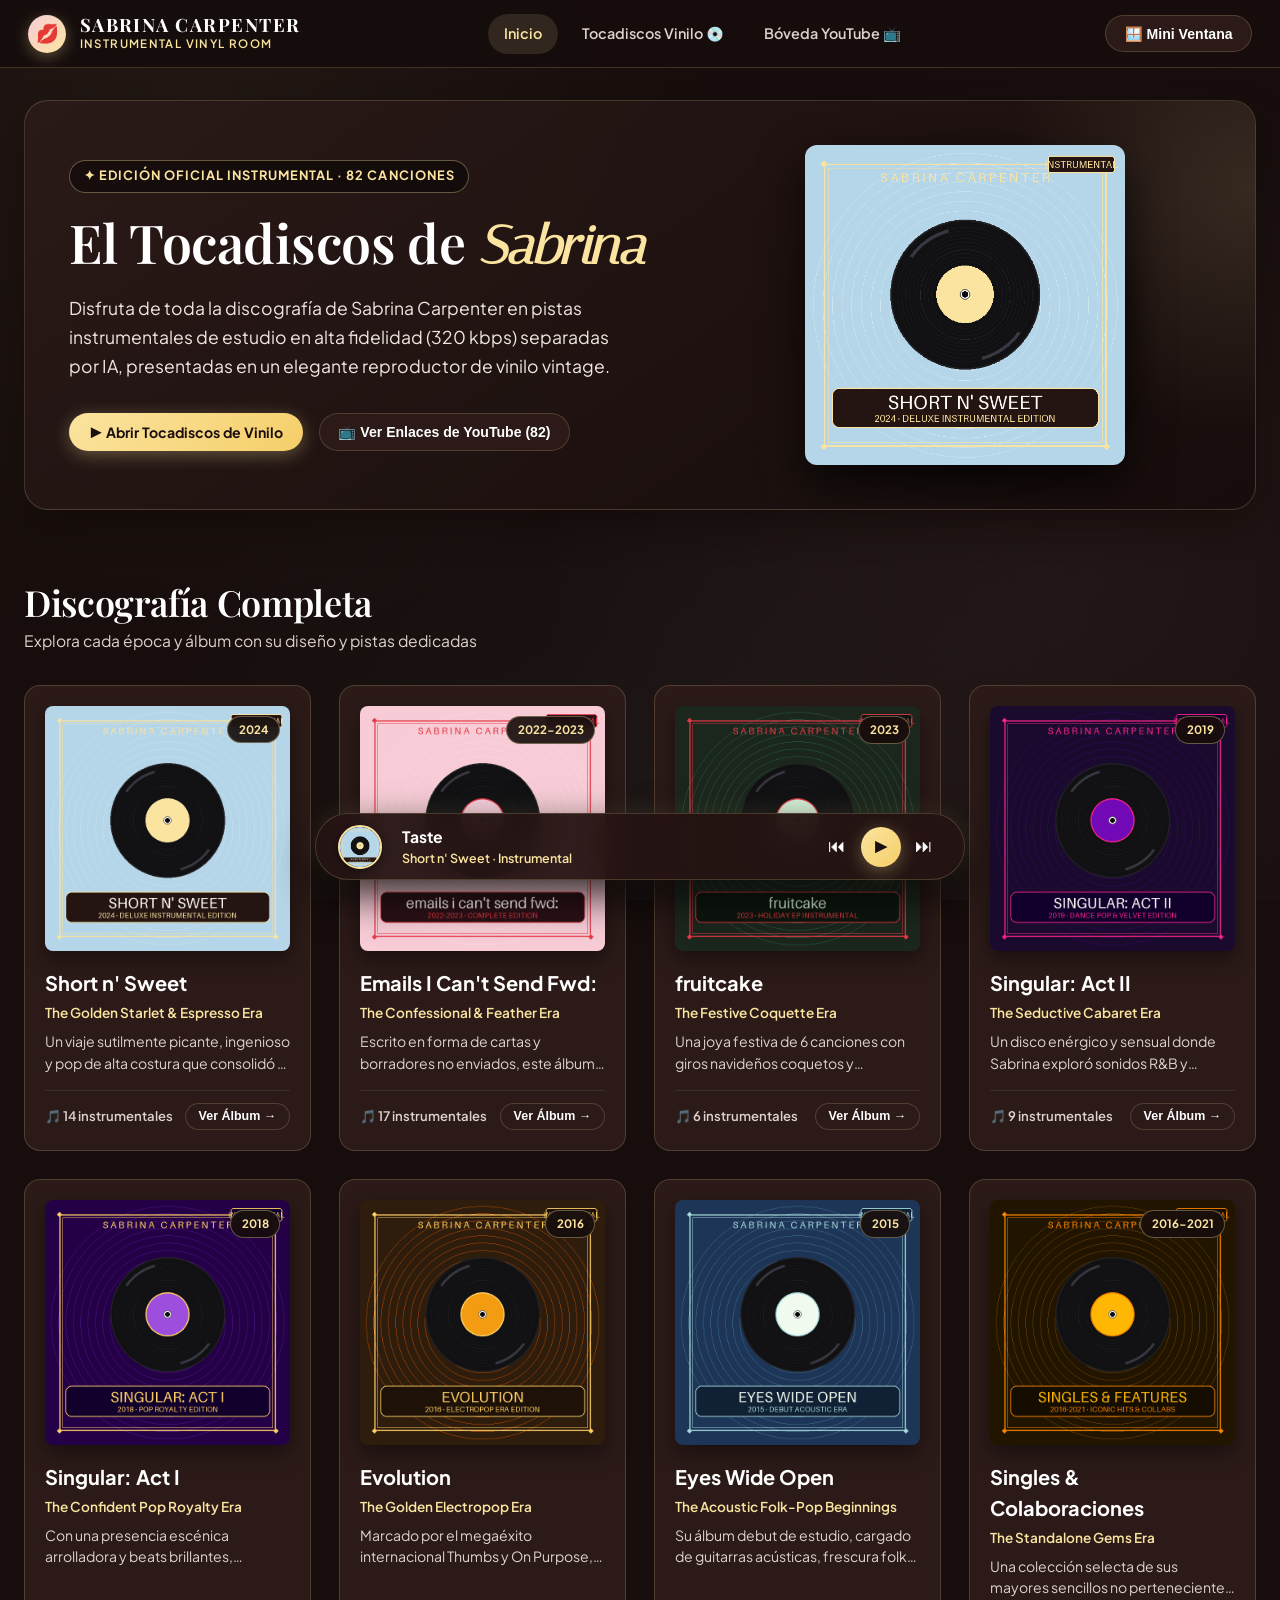
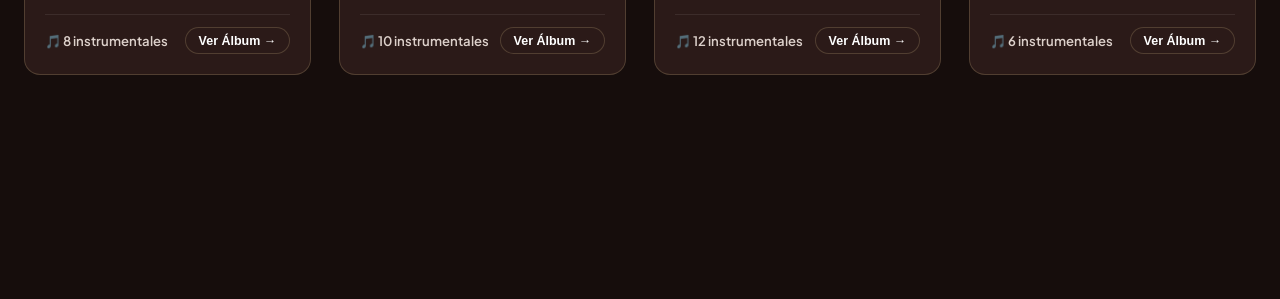
==== index.html @ 3af32119 "feat: Sabrina Carpenter Vinyl Player" ====
<!DOCTYPE html>
<html lang="es">

<head>
  <meta charset="UTF-8">
  <meta name="viewport" content="width=device-width, initial-scale=1.0">
  <title>Sabrina Carpenter · Vinyl Player & Instrumental Archive</title>

  <!-- Favicon & PWA Icons -->
  <link rel="icon" type="image/png" href="favicon.png">
  <link rel="apple-touch-icon" href="icons/icon-192.png">
  <link rel="manifest" href="manifest.json">
  <meta name="theme-color" content="#FBE4A0">
  <meta name="description"
    content="Reproductor de vinilo con la discografía instrumental completa de Sabrina Carpenter.">

  <!-- Google Fonts -->
  <link rel="preconnect" href="https://fonts.googleapis.com">
  <link rel="preconnect" href="https://fonts.gstatic.com" crossorigin>
  <link
    href="https://fonts.googleapis.com/css2?family=Italiana&family=Playfair+Display:ital,wght@0,500;0,600;0,700;1,400;1,600&family=Plus+Jakarta+Sans:wght@400;500;600;700&display=swap"
    rel="stylesheet">

  <!-- Stylesheet -->
  <link rel="stylesheet" href="style.css">
</head>

<body>

  <!-- Top Navigation -->
  <nav class="top-nav">
    <a class="brand-container" data-route="home">
      <div class="brand-logo-icon">💋</div>
      <div class="brand-text-wrap">
        <span class="brand-title">SABRINA CARPENTER</span>
        <span class="brand-subtitle">Instrumental Vinyl Room</span>
      </div>
    </a>

    <ul class="nav-links">
      <li><a class="nav-link active" data-route="home">Inicio</a></li>
      <li><a class="nav-link" data-route="player">Tocadiscos Vinilo 💿</a></li>
      <li><a class="nav-link" data-route="youtube">Bóveda YouTube 📺</a></li>
    </ul>

    <div class="nav-actions">
      <button class="btn-secondary" id="btn-popout-window" title="Abrir reproductor como ventana flotante">
        🪟 Mini Ventana
      </button>
      <button class="btn-primary" id="btn-install-app" style="display: none;">
        ✨ Instalar App
      </button>
    </div>
  </nav>

  <!-- App Main Viewport -->
  <main class="app-viewport">

    <!-- VIEW: HOME -->
    <section id="view-home" class="view-panel active">
      <div class="hero-section">
        <div class="hero-content">
          <div class="hero-tag">✦ Edición Oficial Instrumental · 82 Canciones</div>
          <h1 class="hero-title">
            El Tocadiscos de <span>Sabrina</span>
          </h1>
          <p class="hero-description">
            Disfruta de toda la discografía de Sabrina Carpenter en pistas instrumentales de estudio en alta fidelidad
            (320 kbps) separadas por IA, presentadas en un elegante reproductor de vinilo vintage.
          </p>
          <div class="hero-buttons">
            <button class="btn-primary" data-route="player">
              ▶ Abrir Tocadiscos de Vinilo
            </button>
            <button class="btn-secondary" data-route="youtube">
              📺 Ver Enlaces de YouTube (82)
            </button>
          </div>
        </div>

        <div class="hero-vinyl-preview">
          <div class="hero-sleeve-mockup" data-route="album/short-n-sweet">
            <div class="hero-sleeve-jacket">
              <img src="covers/short-n-sweet.png" alt="Short n' Sweet Vinyl Cover">
            </div>
            <div class="hero-vinyl-slipout">
              <div class="hero-vinyl-center">
                <span>SHORT n' SWEET</span>
                <span style="font-size: 0.55rem; color: #555;">SIDE A · 33 RPM</span>
              </div>
            </div>
          </div>
        </div>
      </div>

      <!-- Albums Section Header -->
      <div class="section-header">
        <div>
          <h2 class="section-title">Discografía Completa</h2>
          <p class="section-subtitle">Explora cada época y álbum con su diseño y pistas dedicadas</p>
        </div>
      </div>

      <!-- Albums Grid -->
      <div class="albums-grid" id="home-albums-grid">
        <!-- Rendered dynamically by app.js -->
      </div>
    </section>

    <!-- VIEW: VINYL PLAYER -->
    <section id="view-player" class="view-panel">
      <div class="section-header">
        <div>
          <h2 class="section-title">Tocadiscos de Vinilo</h2>
          <p class="section-subtitle">El vinilo de Sabrina en tu escritorio · Audio Instrumental 320 kbps</p>
        </div>
        <div>
          <button class="btn-secondary" id="btn-popout-window-player">
            🪟 Desacoplar en Ventana Mini
          </button>
        </div>
      </div>

      <div class="player-container">
        <!-- Turntable Deck (Left) -->
        <div class="turntable-box">
          <div class="platter-deck">
            <div class="vinyl-disk" id="vinyl-disk">
              <div class="vinyl-label">
                <img id="vinyl-label-img" src="covers/short-n-sweet.png" alt="Current Album Artwork">
                <div class="vinyl-spindle"></div>
              </div>
            </div>

            <!-- Tonearm Assembly -->
            <div class="tonearm-assembly">
              <div class="tonearm-pivot"></div>
              <div class="tonearm-rod" id="tonearm-rod">
                <div class="tonearm-rod-bar"></div>
                <div class="tonearm-headshell">
                  <div class="tonearm-needle-glow"></div>
                </div>
              </div>
            </div>
          </div>

          <!-- Base controls -->
          <div class="turntable-chassis-controls">
            <button class="rpm-switch" id="rpm-toggle">
              <span class="rpm-indicator"></span>
              <span id="rpm-label">33 RPM</span>
            </button>
            <span style="font-size: 0.72rem; color: var(--text-dim); font-weight: 600;">
              SABRINA HI-FI PHONOGRAPH
            </span>
          </div>
        </div>

        <!-- Player Details & Controls (Right) -->
        <div class="player-details-panel">
          <div class="now-playing-tag">
            <span>💋</span> Sonando Ahora en Vinilo
          </div>

          <h2 class="player-song-title" id="player-song-title">Taste</h2>
          <div class="player-album-name" id="player-album-name">Short n' Sweet (2024)</div>

          <!-- Soundwave Visualizer -->
          <div class="waveform-equalizer" id="equalizer">
            <div class="wave-bar"></div>
            <div class="wave-bar"></div>
            <div class="wave-bar"></div>
            <div class="wave-bar"></div>
            <div class="wave-bar"></div>
            <div class="wave-bar"></div>
            <div class="wave-bar"></div>
            <div class="wave-bar"></div>
            <div class="wave-bar"></div>
            <div class="wave-bar"></div>
            <div class="wave-bar"></div>
            <div class="wave-bar"></div>
            <div class="wave-bar"></div>
            <div class="wave-bar"></div>
            <div class="wave-bar"></div>
            <div class="wave-bar"></div>
          </div>

          <!-- Progress Scrubber -->
          <div class="progress-bar-container">
            <div class="scrubber-track" id="scrubber-track">
              <div class="scrubber-fill" id="scrubber-fill"></div>
            </div>
            <div class="time-row">
              <span id="time-current">0:00</span>
              <span id="time-total">3:21</span>
            </div>
          </div>

          <!-- Main Transport Controls -->
          <div class="player-controls-row">
            <button class="ctrl-btn" id="btn-shuffle" title="Modo aleatorio">🔀</button>
            <button class="ctrl-btn" id="btn-prev" title="Canción anterior">⏮</button>
            <button class="play-main-btn" id="btn-play-main" title="Reproducir / Pausar">▶</button>
            <button class="ctrl-btn" id="btn-next" title="Siguiente canción">⏭</button>
            <button class="ctrl-btn" id="btn-repeat" title="Repetir canción">🔁</button>
          </div>

          <!-- Sub-actions: Volume & Album selector -->
          <div class="player-subactions-row">
            <div class="volume-wrapper">
              <span>🔊</span>
              <input type="range" class="volume-slider" id="volume-slider" min="0" max="100" value="85">
            </div>

            <div style="display: flex; align-items: center; gap: 0.5rem;">
              <span style="font-size: 0.78rem; color: var(--text-dim); font-weight: 600;">Álbum:</span>
              <select class="album-picker-select" id="player-album-select">
                <!-- Injected via JavaScript -->
              </select>
            </div>
          </div>
        </div>
      </div>
    </section>

    <!-- VIEW: DEDICATED ALBUM PAGE -->
    <section id="view-album-detail" class="view-panel">
      <!-- Injected dynamically by showAlbumView() -->
    </section>

    <!-- VIEW: YOUTUBE VAULT / ARCHIVE -->
    <section id="view-youtube" class="view-panel">
      <div class="yt-vault-header">
        <h2 class="section-title">Bóveda de YouTube</h2>
        <p class="section-subtitle">
          Directorio completo de todas las canciones originales de Sabrina Carpenter en YouTube oficial (82 pistas)
        </p>
      </div>

      <!-- Search Input -->
      <input type="text" class="yt-search-input" id="yt-search-input" placeholder="🔍 Buscar canción por nombre...">

      <!-- Filter tabs -->
      <div class="yt-filter-bar" id="yt-filter-bar">
        <!-- Injected via JavaScript -->
      </div>

      <!-- YouTube Cards Grid -->
      <div class="yt-cards-grid" id="yt-vault-grid">
        <!-- Injected via JavaScript -->
      </div>
    </section>

  </main>

  <!-- Floating Mini Player Bar -->
  <div class="floating-mini-bar" id="floating-mini-bar">
    <div class="floating-mini-art" id="floating-mini-art" title="Ver en el tocadiscos">
      <img id="floating-mini-img" src="covers/short-n-sweet.png" alt="Mini Artwork">
    </div>
    <div class="floating-mini-info" id="floating-mini-info">
      <div class="floating-mini-title" id="floating-mini-title">Taste</div>
      <div class="floating-mini-sub" id="floating-mini-sub">Short n' Sweet · Instrumental</div>
    </div>
    <div class="floating-mini-ctrls">
      <button class="ctrl-btn" id="floating-prev-btn" style="width: 36px; height: 36px; font-size: 1.1rem;">⏮</button>
      <button class="btn-primary" id="floating-play-btn"
        style="padding: 0.45rem 0.85rem; font-size: 1rem; border-radius: 50%; width: 40px; height: 40px; justify-content: center;">▶</button>
      <button class="ctrl-btn" id="floating-next-btn" style="width: 36px; height: 36px; font-size: 1.1rem;">⏭</button>
    </div>
  </div>

  <!-- Scripts -->
  <script src="songs_data.js"></script>
  <script src="app.js"></script>
  <script>
    document.getElementById('btn-popout-window-player')?.addEventListener('click', () => {
      window.app?.openMiniWindow();
    });
  </script>
</body>

</html>
---- style.css ----
/* ==========================================================================
   SABRINA CARPENTER · OFFICIAL INSTRUMENTAL VINYL EXPERIENCE
   Aesthetic: 60s/70s Hollywood Starlet Glamour, Coquette Pastel & Espresso Chic
   ========================================================================== */

:root {
  --font-display: 'Playfair Display', Georgia, serif;
  --font-serif: 'Italiana', 'Playfair Display', Georgia, serif;
  --font-sans: 'Plus Jakarta Sans', -apple-system, BlinkMacSystemFont, 'Segoe UI', Roboto, sans-serif;

  /* Sabrina Palette - Short n' Sweet Base */
  --bg-deep: #160D0C;
  --bg-surface: #221513;
  --bg-card: #2B1A18;
  --bg-card-hover: #37221F;
  --bg-input: #1C1110;

  --butter-yellow: #FBE4A0;
  --butter-yellow-light: #FFF1CC;
  --butter-glow: rgba(251, 228, 160, 0.25);

  --sky-blue: #B5D5E8;
  --sky-blue-soft: rgba(181, 213, 232, 0.15);

  --coquette-pink: #F7CCD7;
  --coquette-blush: #FAD2E1;
  --lipstick-red: #E63946;
  --espresso-brown: #241412;

  /* High Contrast Legibility Colors */
  --text-main: #FFFFFF;
  --text-primary: #FDFBF7;
  --text-muted: #EFE6E1;
  --text-secondary: #DDD1CB;
  --text-dim: #C4B2AA;

  --border-subtle: rgba(251, 228, 160, 0.18);
  --border-hover: rgba(251, 228, 160, 0.45);

  --shadow-warm: 0 16px 40px -10px rgba(16, 8, 7, 0.75);
  --shadow-vinyl: 0 25px 60px -15px rgba(0, 0, 0, 0.85);

  --radius-sm: 8px;
  --radius-md: 16px;
  --radius-lg: 24px;
  --radius-full: 9999px;

  --transition-smooth: all 0.28s cubic-bezier(0.4, 0, 0.2, 1);
  --transition-bounce: all 0.45s cubic-bezier(0.34, 1.56, 0.64, 1);
}

/* Reset & Base */
*, *::before, *::after {
  box-sizing: border-box;
  margin: 0;
  padding: 0;
}

html {
  scroll-behavior: smooth;
  font-size: 16px;
}

body {
  background-color: var(--bg-deep);
  color: var(--text-primary);
  font-family: var(--font-sans);
  line-height: 1.55;
  overflow-x: hidden;
  min-height: 100vh;
  background-image: 
    radial-gradient(circle at 15% 15%, rgba(251, 228, 160, 0.05) 0%, transparent 40%),
    radial-gradient(circle at 85% 65%, rgba(247, 204, 215, 0.05) 0%, transparent 45%),
    radial-gradient(circle at 50% 90%, rgba(181, 213, 232, 0.04) 0%, transparent 50%);
  background-attachment: fixed;
}

/* Custom Scrollbar */
::-webkit-scrollbar {
  width: 9px;
  height: 9px;
}
::-webkit-scrollbar-track {
  background: var(--bg-deep);
}
::-webkit-scrollbar-thumb {
  background: var(--bg-card);
  border-radius: var(--radius-full);
  border: 2px solid var(--bg-deep);
}
::-webkit-scrollbar-thumb:hover {
  background: var(--butter-yellow);
}

/* Typography Helpers */
.font-display { font-family: var(--font-display); }
.font-serif { font-family: var(--font-serif); }

h1, h2, h3, h4 {
  font-family: var(--font-display);
  font-weight: 600;
  color: var(--text-main);
  letter-spacing: -0.01em;
}

/* Top Navigation Bar */
.top-nav {
  position: sticky;
  top: 0;
  z-index: 100;
  background: rgba(22, 13, 12, 0.94);
  backdrop-filter: blur(16px);
  -webkit-backdrop-filter: blur(16px);
  border-bottom: 1px solid var(--border-subtle);
  padding: 0.85rem 1.75rem;
  display: flex;
  align-items: center;
  justify-content: space-between;
}

.brand-container {
  display: flex;
  align-items: center;
  gap: 0.85rem;
  text-decoration: none;
  cursor: pointer;
}

.brand-logo-icon {
  width: 38px;
  height: 38px;
  border-radius: var(--radius-full);
  background: linear-gradient(135deg, var(--coquette-pink), var(--butter-yellow));
  display: flex;
  align-items: center;
  justify-content: center;
  box-shadow: 0 4px 15px rgba(251, 228, 160, 0.3);
  font-size: 1.15rem;
  transition: var(--transition-bounce);
}

.brand-container:hover .brand-logo-icon {
  transform: rotate(15deg) scale(1.08);
}

.brand-text-wrap {
  display: flex;
  flex-direction: column;
}

.brand-title {
  font-family: var(--font-display);
  font-size: 1.15rem;
  letter-spacing: 0.08em;
  font-weight: 700;
  color: var(--text-main);
  line-height: 1.1;
}

.brand-subtitle {
  font-size: 0.72rem;
  text-transform: uppercase;
  letter-spacing: 0.12em;
  color: var(--butter-yellow);
  font-weight: 600;
}

.nav-links {
  display: flex;
  align-items: center;
  gap: 0.5rem;
  list-style: none;
}

.nav-link {
  color: var(--text-secondary);
  text-decoration: none;
  font-size: 0.9rem;
  font-weight: 600;
  padding: 0.55rem 1rem;
  border-radius: var(--radius-full);
  transition: var(--transition-smooth);
  cursor: pointer;
  display: flex;
  align-items: center;
  gap: 0.4rem;
}

.nav-link:hover, .nav-link.active {
  color: var(--butter-yellow);
  background: rgba(251, 228, 160, 0.12);
}

.nav-actions {
  display: flex;
  align-items: center;
  gap: 0.65rem;
}

/* Primary Button */
.btn-primary, .btn-kawaii {
  background: linear-gradient(135deg, var(--butter-yellow) 0%, #F5CE68 100%);
  color: #1A0F0E;
  border: none;
  padding: 0.6rem 1.25rem;
  border-radius: var(--radius-full);
  font-family: var(--font-sans);
  font-size: 0.88rem;
  font-weight: 700;
  cursor: pointer;
  display: inline-flex;
  align-items: center;
  gap: 0.45rem;
  transition: var(--transition-bounce);
  box-shadow: 0 4px 18px rgba(251, 228, 160, 0.32);
}

.btn-primary:hover, .btn-kawaii:hover {
  transform: translateY(-2px) scale(1.03);
  box-shadow: 0 7px 22px rgba(251, 228, 160, 0.5);
}

.btn-secondary {
  background: var(--bg-card);
  color: #FFFFFF;
  border: 1px solid var(--border-subtle);
  padding: 0.6rem 1.15rem;
  border-radius: var(--radius-full);
  font-size: 0.88rem;
  font-weight: 600;
  cursor: pointer;
  display: inline-flex;
  align-items: center;
  gap: 0.45rem;
  transition: var(--transition-smooth);
}

.btn-secondary:hover {
  background: var(--bg-card-hover);
  border-color: var(--border-hover);
  color: var(--butter-yellow);
}

/* Main Container with ample bottom room for floating bar */
.app-viewport {
  max-width: 1280px;
  margin: 0 auto;
  padding: 2rem 1.5rem 10rem 1.5rem;
}

/* View sections */
.view-panel {
  display: none;
  animation: fadeIn 0.35s ease;
}

.view-panel.active {
  display: block;
}

@keyframes fadeIn {
  from { opacity: 0; transform: translateY(6px); }
  to { opacity: 1; transform: translateY(0); }
}

/* ==========================================================================
   HERO SECTION
   ========================================================================== */
.hero-section {
  display: grid;
  grid-template-columns: 1.1fr 0.9fr;
  align-items: center;
  gap: 3rem;
  margin-bottom: 4.5rem;
  padding: 2.75rem;
  border-radius: var(--radius-lg);
  background: linear-gradient(145deg, rgba(43, 26, 24, 0.92) 0%, rgba(22, 13, 12, 0.96) 100%);
  border: 1px solid var(--border-subtle);
  box-shadow: var(--shadow-warm);
  position: relative;
  overflow: hidden;
}

.hero-section::before {
  content: '';
  position: absolute;
  top: -40%;
  right: -20%;
  width: 500px;
  height: 500px;
  border-radius: 50%;
  background: radial-gradient(circle, rgba(251, 228, 160, 0.12) 0%, transparent 70%);
  pointer-events: none;
}

.hero-tag {
  display: inline-flex;
  align-items: center;
  gap: 0.4rem;
  background: rgba(0, 0, 0, 0.45);
  color: var(--butter-yellow);
  border: 1px solid rgba(251, 228, 160, 0.35);
  padding: 0.35rem 0.85rem;
  border-radius: var(--radius-full);
  font-size: 0.8rem;
  font-weight: 700;
  text-transform: uppercase;
  letter-spacing: 0.08em;
  margin-bottom: 1.25rem;
}

.hero-title {
  font-size: 3.35rem;
  line-height: 1.08;
  margin-bottom: 1.25rem;
  color: #FFFFFF;
}

.hero-title span {
  color: var(--butter-yellow);
  font-style: italic;
  font-family: var(--font-serif);
}

.hero-description {
  font-size: 1.1rem;
  color: var(--text-muted);
  line-height: 1.65;
  margin-bottom: 2rem;
  max-width: 560px;
}

.hero-buttons {
  display: flex;
  align-items: center;
  gap: 1rem;
  flex-wrap: wrap;
}

.hero-vinyl-preview {
  display: flex;
  justify-content: center;
  align-items: center;
  position: relative;
}

.hero-sleeve-mockup {
  width: 320px;
  height: 320px;
  position: relative;
  perspective: 1000px;
  cursor: pointer;
}

.hero-sleeve-jacket {
  width: 100%;
  height: 100%;
  border-radius: 12px;
  box-shadow: 0 20px 45px rgba(0, 0, 0, 0.7);
  overflow: hidden;
  position: relative;
  z-index: 2;
  transition: var(--transition-bounce);
}

.hero-sleeve-mockup:hover .hero-sleeve-jacket {
  transform: translateX(-25px) rotateY(-8deg);
}

.hero-sleeve-jacket img {
  width: 100%;
  height: 100%;
  object-fit: cover;
}

.hero-vinyl-slipout {
  position: absolute;
  top: 15px;
  right: 5px;
  width: 290px;
  height: 290px;
  border-radius: 50%;
  background: radial-gradient(circle, #292930 20%, #111113 70%);
  box-shadow: 0 10px 35px rgba(0, 0, 0, 0.85);
  z-index: 1;
  display: flex;
  align-items: center;
  justify-content: center;
  transition: var(--transition-bounce);
}

.hero-sleeve-mockup:hover .hero-vinyl-slipout {
  transform: translateX(65px) rotate(45deg);
}

.hero-vinyl-center {
  width: 110px;
  height: 110px;
  border-radius: 50%;
  background: var(--sky-blue);
  border: 4px solid var(--butter-yellow);
  display: flex;
  flex-direction: column;
  align-items: center;
  justify-content: center;
  color: #1A0F0E;
  font-size: 0.65rem;
  font-weight: 700;
  text-align: center;
}

/* ==========================================================================
   ALBUM ERA CAROUSEL & CARDS
   ========================================================================== */
.section-header {
  display: flex;
  justify-content: space-between;
  align-items: flex-end;
  margin-bottom: 2rem;
}

.section-title {
  font-size: 2.25rem;
  line-height: 1.15;
  color: #FFFFFF;
}

.section-subtitle {
  color: var(--text-secondary);
  font-size: 0.98rem;
  margin-top: 0.35rem;
}

.albums-grid {
  display: grid;
  grid-template-columns: repeat(auto-fill, minmax(280px, 1fr));
  gap: 1.75rem;
  margin-bottom: 4rem;
}

.album-card {
  background: var(--bg-card);
  border: 1px solid var(--border-subtle);
  border-radius: var(--radius-md);
  padding: 1.25rem;
  transition: var(--transition-bounce);
  cursor: pointer;
  position: relative;
  display: flex;
  flex-direction: column;
}

.album-card:hover {
  transform: translateY(-6px);
  border-color: var(--border-hover);
  box-shadow: 0 20px 35px -10px rgba(0, 0, 0, 0.6), 0 0 25px var(--butter-glow);
}

.album-art-wrap {
  width: 100%;
  aspect-ratio: 1;
  border-radius: var(--radius-sm);
  overflow: hidden;
  position: relative;
  margin-bottom: 1rem;
  box-shadow: 0 8px 20px rgba(0,0,0,0.4);
}

.album-art-wrap img {
  width: 100%;
  height: 100%;
  object-fit: cover;
  transition: transform 0.4s ease;
}

.album-card:hover .album-art-wrap img {
  transform: scale(1.04);
}

.album-badge-era {
  position: absolute;
  top: 10px;
  right: 10px;
  background: rgba(22, 13, 12, 0.9);
  backdrop-filter: blur(8px);
  color: var(--butter-yellow);
  padding: 0.25rem 0.65rem;
  border-radius: var(--radius-full);
  font-size: 0.72rem;
  font-weight: 700;
  border: 1px solid rgba(251, 228, 160, 0.35);
}

.album-info-title {
  font-size: 1.25rem;
  font-weight: 700;
  color: #FFFFFF;
  margin-bottom: 0.25rem;
}

.album-info-sub {
  font-size: 0.85rem;
  color: var(--butter-yellow);
  margin-bottom: 0.5rem;
  font-weight: 600;
}

.album-info-desc {
  font-size: 0.88rem;
  color: var(--text-secondary);
  line-height: 1.5;
  margin-bottom: 1rem;
  display: -webkit-box;
  -webkit-line-clamp: 2;
  -webkit-box-orient: vertical;
  overflow: hidden;
}

.album-card-footer {
  margin-top: auto;
  display: flex;
  align-items: center;
  justify-content: space-between;
  padding-top: 0.75rem;
  border-top: 1px solid rgba(255, 255, 255, 0.08);
}

.album-track-count {
  font-size: 0.82rem;
  color: var(--text-secondary);
  font-weight: 600;
}

/* ==========================================================================
   VINYL TURNTABLE PLAYER (TOCADISCOS)
   ========================================================================== */
.player-container {
  display: grid;
  grid-template-columns: 1fr 1fr;
  gap: 3rem;
  background: var(--bg-surface);
  border: 1px solid var(--border-subtle);
  border-radius: var(--radius-lg);
  padding: 2.75rem;
  box-shadow: var(--shadow-warm);
  position: relative;
}

/* Turntable Unit Frame */
.turntable-box {
  background: linear-gradient(145deg, #2D1A18 0%, #1A0F0E 100%);
  border: 3px solid #482B27;
  border-radius: 28px;
  padding: 2.25rem;
  box-shadow: 
    inset 0 2px 8px rgba(255, 255, 255, 0.1),
    0 30px 60px -15px rgba(0, 0, 0, 0.9);
  position: relative;
  display: flex;
  justify-content: center;
  align-items: center;
  min-height: 480px;
  user-select: none;
}

.turntable-box::before, .turntable-box::after {
  content: '✦';
  position: absolute;
  color: var(--butter-yellow);
  font-size: 0.9rem;
  opacity: 0.7;
}
.turntable-box::before { top: 16px; left: 18px; }
.turntable-box::after { top: 16px; right: 18px; }

/* The Rotating Platter & Vinyl Record */
.platter-deck {
  width: 380px;
  height: 380px;
  position: relative;
  display: flex;
  align-items: center;
  justify-content: center;
}

.vinyl-disk {
  width: 360px;
  height: 360px;
  border-radius: 50%;
  background: 
    radial-gradient(circle at center, #111113 0%, #141417 40%, #0d0d0f 70%, #1c1c22 100%);
  box-shadow: 0 10px 40px rgba(0, 0, 0, 0.85);
  position: relative;
  display: flex;
  align-items: center;
  justify-content: center;
  transform: rotate(0deg);
  transition: transform 0.8s ease-out;
  cursor: pointer;
}

.vinyl-disk::before {
  content: '';
  position: absolute;
  inset: 15px;
  border-radius: 50%;
  background: repeating-radial-gradient(
    circle at center,
    transparent 0,
    transparent 3px,
    rgba(255, 255, 255, 0.035) 4px,
    transparent 5px
  );
  pointer-events: none;
}

.vinyl-disk::after {
  content: '';
  position: absolute;
  inset: 0;
  border-radius: 50%;
  background: conic-gradient(
    from 45deg,
    transparent 0deg,
    rgba(255, 255, 255, 0.07) 40deg,
    transparent 80deg,
    transparent 180deg,
    rgba(255, 255, 255, 0.07) 220deg,
    transparent 260deg
  );
  pointer-events: none;
}

.vinyl-disk.spinning {
  animation: spinVinyl 3s linear infinite;
}

.vinyl-disk.spinning.rpm-45 {
  animation-duration: 1.8s;
}

@keyframes spinVinyl {
  from { transform: rotate(0deg); }
  to { transform: rotate(360deg); }
}

.vinyl-label {
  width: 140px;
  height: 140px;
  border-radius: 50%;
  overflow: hidden;
  position: relative;
  border: 4px solid var(--butter-yellow);
  box-shadow: 0 0 15px rgba(0, 0, 0, 0.6);
  z-index: 3;
}

.vinyl-label img {
  width: 100%;
  height: 100%;
  object-fit: cover;
}

.vinyl-spindle {
  position: absolute;
  top: 50%;
  left: 50%;
  transform: translate(-50%, -50%);
  width: 18px;
  height: 18px;
  border-radius: 50%;
  background: radial-gradient(circle, #e0e0e0 0%, #777 80%, #333 100%);
  border: 2px solid #222;
  box-shadow: 0 2px 5px rgba(0,0,0,0.7);
  z-index: 4;
}

/* Tonearm */
.tonearm-assembly {
  position: absolute;
  top: 30px;
  right: 25px;
  width: 120px;
  height: 320px;
  pointer-events: none;
  z-index: 10;
}

.tonearm-pivot {
  position: absolute;
  top: 0;
  right: 15px;
  width: 54px;
  height: 54px;
  border-radius: 50%;
  background: radial-gradient(circle, #FBE4A0 0%, #D4AF37 60%, #8C6D23 100%);
  box-shadow: 0 6px 15px rgba(0,0,0,0.6);
  border: 2px solid #5A4315;
}

.tonearm-pivot::after {
  content: '';
  position: absolute;
  top: 50%;
  left: 50%;
  transform: translate(-50%, -50%);
  width: 22px;
  height: 22px;
  border-radius: 50%;
  background: #33211F;
}

.tonearm-rod {
  position: absolute;
  top: 25px;
  right: 36px;
  width: 10px;
  height: 240px;
  transform-origin: top center;
  transform: rotate(0deg);
  transition: transform 0.9s cubic-bezier(0.34, 1.2, 0.64, 1);
}

.tonearm-rod.on-record {
  transform: rotate(26deg);
}

.tonearm-rod-bar {
  width: 7px;
  height: 215px;
  background: linear-gradient(to right, #e0e0e0, #ffffff, #999);
  border-radius: 4px;
  margin: 0 auto;
  box-shadow: 2px 4px 8px rgba(0,0,0,0.4);
}

.tonearm-headshell {
  position: absolute;
  bottom: 0;
  left: -12px;
  width: 26px;
  height: 44px;
  background: linear-gradient(135deg, #FBE4A0 0%, #C99700 100%);
  border-radius: 4px 4px 8px 8px;
  box-shadow: 0 4px 10px rgba(0,0,0,0.5);
  transform: rotate(-12deg);
}

.tonearm-needle-glow {
  position: absolute;
  bottom: 2px;
  left: 50%;
  transform: translateX(-50%);
  width: 6px;
  height: 6px;
  border-radius: 50%;
  background: var(--lipstick-red);
  box-shadow: 0 0 8px var(--lipstick-red);
}

/* Turntable Controls on Base */
.turntable-chassis-controls {
  position: absolute;
  bottom: 16px;
  left: 20px;
  right: 20px;
  display: flex;
  align-items: center;
  justify-content: space-between;
  padding: 0 10px;
}

.rpm-switch {
  display: flex;
  align-items: center;
  gap: 0.4rem;
  background: rgba(0,0,0,0.55);
  padding: 0.3rem 0.75rem;
  border-radius: var(--radius-full);
  border: 1px solid var(--border-subtle);
  font-size: 0.76rem;
  font-weight: 700;
  color: var(--butter-yellow);
  cursor: pointer;
}

.rpm-indicator {
  width: 8px;
  height: 8px;
  border-radius: 50%;
  background: var(--lipstick-red);
  box-shadow: 0 0 6px var(--lipstick-red);
}

/* Turntable Info & Playback Panel (Right Side) */
.player-details-panel {
  display: flex;
  flex-direction: column;
  justify-content: center;
}

.now-playing-tag {
  color: var(--butter-yellow);
  font-size: 0.85rem;
  font-weight: 700;
  text-transform: uppercase;
  letter-spacing: 0.12em;
  margin-bottom: 0.5rem;
  display: flex;
  align-items: center;
  gap: 0.45rem;
}

.player-song-title {
  font-size: 2.35rem;
  line-height: 1.15;
  color: #FFFFFF;
  margin-bottom: 0.35rem;
}

.player-album-name {
  font-size: 1.15rem;
  color: var(--coquette-pink);
  font-weight: 600;
  margin-bottom: 1.5rem;
}

/* Animated Sound Wave Equalizer */
.waveform-equalizer {
  display: flex;
  align-items: flex-end;
  gap: 4px;
  height: 32px;
  margin-bottom: 1.75rem;
}

.wave-bar {
  flex: 1;
  background: linear-gradient(to top, var(--butter-yellow), var(--coquette-pink));
  border-radius: 3px;
  height: 4px;
  transition: height 0.15s ease;
}

.wave-bar.active {
  animation: pulseBar 0.7s infinite alternate ease-in-out;
}

@keyframes pulseBar {
  0% { height: 6px; }
  100% { height: 28px; }
}

/* Progress Scrubber */
.progress-bar-container {
  margin-bottom: 1.5rem;
}

.time-row {
  display: flex;
  justify-content: space-between;
  font-size: 0.82rem;
  color: var(--text-secondary);
  font-weight: 600;
  margin-top: 0.4rem;
}

.scrubber-track {
  width: 100%;
  height: 6px;
  background: rgba(255, 255, 255, 0.18);
  border-radius: var(--radius-full);
  position: relative;
  cursor: pointer;
  overflow: hidden;
}

.scrubber-fill {
  height: 100%;
  width: 0%;
  background: linear-gradient(90deg, var(--butter-yellow), var(--coquette-pink));
  border-radius: var(--radius-full);
  transition: width 0.1s linear;
}

/* Transport Controls */
.player-controls-row {
  display: flex;
  align-items: center;
  justify-content: space-between;
  margin-bottom: 2rem;
}

.ctrl-btn {
  background: none;
  border: none;
  color: #FFFFFF;
  font-size: 1.35rem;
  cursor: pointer;
  display: flex;
  align-items: center;
  justify-content: center;
  width: 44px;
  height: 44px;
  border-radius: 50%;
  transition: var(--transition-bounce);
}

.ctrl-btn:hover {
  color: var(--butter-yellow);
  background: rgba(251, 228, 160, 0.12);
  transform: scale(1.1);
}

.ctrl-btn.active {
  color: var(--butter-yellow);
}

.play-main-btn {
  width: 68px;
  height: 68px;
  border-radius: 50%;
  background: linear-gradient(135deg, var(--butter-yellow) 0%, #E8B946 100%);
  color: #1A0F0E;
  border: none;
  font-size: 1.75rem;
  cursor: pointer;
  box-shadow: 0 10px 25px rgba(251, 228, 160, 0.35);
  display: flex;
  align-items: center;
  justify-content: center;
  transition: var(--transition-bounce);
}

.play-main-btn:hover {
  transform: scale(1.08) translateY(-2px);
  box-shadow: 0 14px 30px rgba(251, 228, 160, 0.55);
}

/* Volume and Secondary Actions */
.player-subactions-row {
  display: flex;
  align-items: center;
  justify-content: space-between;
  padding-top: 1.25rem;
  border-top: 1px solid var(--border-subtle);
}

.volume-wrapper {
  display: flex;
  align-items: center;
  gap: 0.65rem;
  color: var(--text-secondary);
}

.volume-slider {
  -webkit-appearance: none;
  appearance: none;
  width: 100px;
  height: 5px;
  border-radius: var(--radius-full);
  background: rgba(255, 255, 255, 0.2);
  outline: none;
  cursor: pointer;
}

.volume-slider::-webkit-slider-thumb {
  -webkit-appearance: none;
  appearance: none;
  width: 14px;
  height: 14px;
  border-radius: 50%;
  background: var(--butter-yellow);
  cursor: pointer;
}

.album-picker-select {
  background: var(--bg-card);
  color: #FFFFFF;
  border: 1px solid var(--border-subtle);
  padding: 0.45rem 0.95rem;
  border-radius: var(--radius-full);
  font-family: var(--font-sans);
  font-size: 0.85rem;
  font-weight: 600;
  cursor: pointer;
  outline: none;
}

.album-picker-select:hover {
  border-color: var(--border-hover);
}

/* ==========================================================================
   DEDICATED ALBUM PAGE VIEW - CRISP CONTRAST & LEGIBILITY
   ========================================================================== */
.album-hero-wrap {
  display: grid;
  grid-template-columns: 360px 1fr;
  gap: 3.5rem;
  align-items: center;
  padding: 2.75rem;
  border-radius: var(--radius-lg);
  background: linear-gradient(145deg, #2A1715 0%, #1A0E0D 100%);
  border: 1px solid var(--border-subtle);
  margin-bottom: 3.5rem;
  position: relative;
  overflow: hidden;
  box-shadow: 0 20px 50px rgba(0, 0, 0, 0.7);
}

/* Top accent bar */
.album-hero-wrap::before {
  content: '';
  position: absolute;
  top: 0;
  left: 0;
  right: 0;
  height: 5px;
  background: linear-gradient(90deg, var(--butter-yellow), var(--coquette-pink), var(--sky-blue));
}

/* Soft ambient glow behind cover */
.album-hero-wrap::after {
  content: '';
  position: absolute;
  top: -30%;
  right: -20%;
  width: 500px;
  height: 500px;
  border-radius: 50%;
  background: radial-gradient(circle, var(--butter-glow) 0%, transparent 70%);
  pointer-events: none;
}

.album-hero-cover-wrap {
  position: relative;
  perspective: 1200px;
}

.album-hero-cover {
  width: 100%;
  aspect-ratio: 1;
  border-radius: 14px;
  box-shadow: 0 25px 50px rgba(0, 0, 0, 0.7);
  overflow: hidden;
  border: 1px solid rgba(255, 255, 255, 0.15);
}

.album-hero-cover img {
  width: 100%;
  height: 100%;
  object-fit: cover;
}

.album-hero-era-badge {
  display: inline-flex;
  align-items: center;
  gap: 0.45rem;
  color: var(--butter-yellow);
  background: rgba(0, 0, 0, 0.55);
  border: 1px solid rgba(251, 228, 160, 0.35);
  padding: 0.35rem 0.85rem;
  border-radius: var(--radius-full);
  font-size: 0.8rem;
  font-weight: 700;
  text-transform: uppercase;
  letter-spacing: 0.1em;
  margin-bottom: 0.85rem;
}

.album-hero-title {
  font-size: 3.25rem;
  line-height: 1.1;
  margin-bottom: 0.5rem;
  color: #FFFFFF;
  text-shadow: 0 2px 12px rgba(0, 0, 0, 0.5);
}

.album-hero-quote {
  font-family: var(--font-serif);
  font-size: 1.35rem;
  color: #FFD4DD;
  margin-bottom: 1.25rem;
  font-style: italic;
  text-shadow: 0 2px 8px rgba(0, 0, 0, 0.4);
}

.album-hero-desc {
  color: #EFE6E1;
  font-size: 1.05rem;
  line-height: 1.65;
  margin-bottom: 2rem;
  max-width: 650px;
}

/* Tracklist Table with Crisp Contrast */
.tracklist-card {
  background: var(--bg-surface);
  border: 1px solid var(--border-subtle);
  border-radius: var(--radius-lg);
  overflow: hidden;
  margin-bottom: 4rem;
}

.tracklist-header-row {
  display: grid;
  grid-template-columns: 60px 1fr 140px 140px;
  padding: 1rem 1.75rem;
  background: rgba(0, 0, 0, 0.55);
  border-bottom: 1px solid rgba(251, 228, 160, 0.25);
  font-size: 0.82rem;
  font-weight: 700;
  text-transform: uppercase;
  letter-spacing: 0.1em;
  color: #FFFFFF;
}

.track-row {
  display: grid;
  grid-template-columns: 60px 1fr 140px 140px;
  padding: 0.95rem 1.75rem;
  border-bottom: 1px solid rgba(255, 255, 255, 0.06);
  align-items: center;
  transition: var(--transition-smooth);
}

.track-row:hover {
  background: rgba(251, 228, 160, 0.06);
}

.track-row.now-playing {
  background: rgba(251, 228, 160, 0.12);
  border-left: 3px solid var(--butter-yellow);
}

.track-number {
  font-size: 0.95rem;
  font-weight: 700;
  color: #E8DDD8;
}

.track-title-cell {
  display: flex;
  align-items: center;
  gap: 0.85rem;
}

.track-play-inline-btn {
  width: 34px;
  height: 34px;
  border-radius: 50%;
  background: var(--bg-card);
  border: 1px solid var(--border-subtle);
  color: #FFFFFF;
  display: flex;
  align-items: center;
  justify-content: center;
  font-size: 0.88rem;
  cursor: pointer;
  transition: var(--transition-bounce);
}

.track-row:hover .track-play-inline-btn,
.track-row.now-playing .track-play-inline-btn {
  background: var(--butter-yellow);
  color: #1A0F0E;
  border-color: var(--butter-yellow);
  transform: scale(1.12);
}

.track-name-text {
  font-weight: 600;
  font-size: 1.02rem;
  color: #FFFFFF;
}

.badge-instrumental {
  font-size: 0.72rem;
  background: rgba(181, 213, 232, 0.16);
  color: var(--sky-blue);
  border: 1px solid rgba(181, 213, 232, 0.35);
  padding: 0.22rem 0.6rem;
  border-radius: var(--radius-full);
  font-weight: 700;
}

.track-yt-link {
  display: inline-flex;
  align-items: center;
  gap: 0.4rem;
  color: #FF4D4D;
  font-size: 0.84rem;
  font-weight: 700;
  text-decoration: none;
  background: rgba(255, 0, 0, 0.12);
  padding: 0.38rem 0.85rem;
  border-radius: var(--radius-full);
  border: 1px solid rgba(255, 0, 0, 0.3);
  transition: var(--transition-smooth);
}

.track-yt-link:hover {
  background: rgba(255, 0, 0, 0.25);
  color: #FFFFFF;
  transform: scale(1.04);
}

/* ==========================================================================
   YOUTUBE VAULT / ARCHIVE SECTION
   ========================================================================== */
.yt-vault-header {
  text-align: center;
  max-width: 680px;
  margin: 0 auto 3rem auto;
}

.yt-filter-bar {
  display: flex;
  gap: 0.5rem;
  justify-content: center;
  flex-wrap: wrap;
  margin-bottom: 2rem;
}

.yt-filter-btn {
  background: var(--bg-card);
  color: var(--text-secondary);
  border: 1px solid var(--border-subtle);
  padding: 0.45rem 1rem;
  border-radius: var(--radius-full);
  font-size: 0.85rem;
  font-weight: 600;
  cursor: pointer;
  transition: var(--transition-smooth);
}

.yt-filter-btn:hover, .yt-filter-btn.active {
  background: var(--butter-yellow);
  color: #1A0F0E;
  border-color: var(--butter-yellow);
}

.yt-search-input {
  width: 100%;
  max-width: 480px;
  margin: 0 auto 2.5rem auto;
  display: block;
  background: var(--bg-card);
  border: 1px solid var(--border-subtle);
  color: #FFFFFF;
  padding: 0.85rem 1.4rem;
  border-radius: var(--radius-full);
  font-family: var(--font-sans);
  font-size: 0.95rem;
  outline: none;
  transition: var(--transition-smooth);
}

.yt-search-input:focus {
  border-color: var(--butter-yellow);
  box-shadow: 0 0 20px var(--butter-glow);
}

.yt-cards-grid {
  display: grid;
  grid-template-columns: repeat(auto-fill, minmax(320px, 1fr));
  gap: 1.25rem;
}

.yt-card {
  background: var(--bg-card);
  border: 1px solid var(--border-subtle);
  border-radius: var(--radius-md);
  padding: 1.25rem;
  display: flex;
  flex-direction: column;
  transition: var(--transition-smooth);
}

.yt-card:hover {
  transform: translateY(-4px);
  border-color: var(--border-hover);
}

.yt-card-header {
  display: flex;
  align-items: center;
  gap: 0.5rem;
  margin-bottom: 0.65rem;
}

.yt-icon-badge {
  color: #FF0000;
  font-size: 1.25rem;
}

.yt-card-album-tag {
  font-size: 0.74rem;
  color: var(--butter-yellow);
  font-weight: 700;
  text-transform: uppercase;
}

.yt-card-title {
  font-size: 1.2rem;
  font-weight: 700;
  color: #FFFFFF;
  margin-bottom: 1rem;
}

.yt-card-actions {
  margin-top: auto;
  display: flex;
  align-items: center;
  gap: 0.65rem;
}

/* ==========================================================================
   FLOATING MINI PLAYER & POPUP
   ========================================================================== */
.floating-mini-bar {
  position: fixed;
  bottom: 20px;
  left: 50%;
  transform: translateX(-50%);
  z-index: 99;
  background: rgba(36, 20, 18, 0.95);
  backdrop-filter: blur(16px);
  -webkit-backdrop-filter: blur(16px);
  border: 1px solid var(--border-subtle);
  border-radius: var(--radius-full);
  padding: 0.65rem 1.35rem;
  box-shadow: 0 16px 40px rgba(0, 0, 0, 0.8), 0 0 25px rgba(251, 228, 160, 0.15);
  display: flex;
  align-items: center;
  gap: 1.25rem;
  width: 90%;
  max-width: 650px;
  animation: slideUp 0.4s ease;
}

@keyframes slideUp {
  from { transform: translate(-50%, 100%); }
  to { transform: translate(-50%, 0); }
}

.floating-mini-art {
  width: 44px;
  height: 44px;
  border-radius: 50%;
  overflow: hidden;
  border: 2px solid var(--butter-yellow);
  box-shadow: 0 2px 8px rgba(0,0,0,0.4);
  cursor: pointer;
  flex-shrink: 0;
}

.floating-mini-art.spin {
  animation: spinVinyl 3.5s linear infinite;
}

.floating-mini-art img {
  width: 100%;
  height: 100%;
  object-fit: cover;
}

.floating-mini-info {
  flex: 1;
  min-width: 0;
  cursor: pointer;
}

.floating-mini-title {
  font-weight: 700;
  font-size: 0.98rem;
  color: #FFFFFF;
  white-space: nowrap;
  overflow: hidden;
  text-overflow: ellipsis;
}

.floating-mini-sub {
  font-size: 0.78rem;
  color: var(--butter-yellow);
  font-weight: 600;
}

.floating-mini-ctrls {
  display: flex;
  align-items: center;
  gap: 0.35rem;
}

/* Toast Notifications */
.toast-notice {
  position: fixed;
  top: 80px;
  right: 25px;
  background: var(--bg-card);
  border: 1px solid var(--butter-yellow);
  color: #FFFFFF;
  padding: 0.85rem 1.35rem;
  border-radius: var(--radius-full);
  box-shadow: 0 12px 30px rgba(0,0,0,0.6);
  z-index: 1000;
  display: flex;
  align-items: center;
  gap: 0.5rem;
  font-size: 0.88rem;
  font-weight: 600;
  animation: toastIn 0.3s cubic-bezier(0.34, 1.56, 0.64, 1);
}

@keyframes toastIn {
  from { opacity: 0; transform: translateY(-15px) scale(0.9); }
  to { opacity: 1; transform: translateY(0) scale(1); }
}

/* Responsive adjustments */
@media (max-width: 960px) {
  .hero-section {
    grid-template-columns: 1fr;
    text-align: center;
  }
  .hero-buttons {
    justify-content: center;
  }
  .player-container {
    grid-template-columns: 1fr;
  }
  .album-hero-wrap {
    grid-template-columns: 1fr;
    text-align: center;
  }
  .tracklist-header-row,
  .track-row {
    grid-template-columns: 45px 1fr 100px;
  }
  .tracklist-header-row div:last-child,
  .track-row div:last-child {
    display: none;
  }
}

@media (max-width: 600px) {
  .top-nav {
    padding: 0.75rem 1rem;
  }
  .nav-links {
    display: none;
  }
  .turntable-box {
    padding: 1rem;
    min-height: 380px;
  }
  .platter-deck {
    width: 290px;
    height: 290px;
  }
  .vinyl-disk {
    width: 280px;
    height: 280px;
  }
  .hero-title {
    font-size: 2.25rem;
  }
}
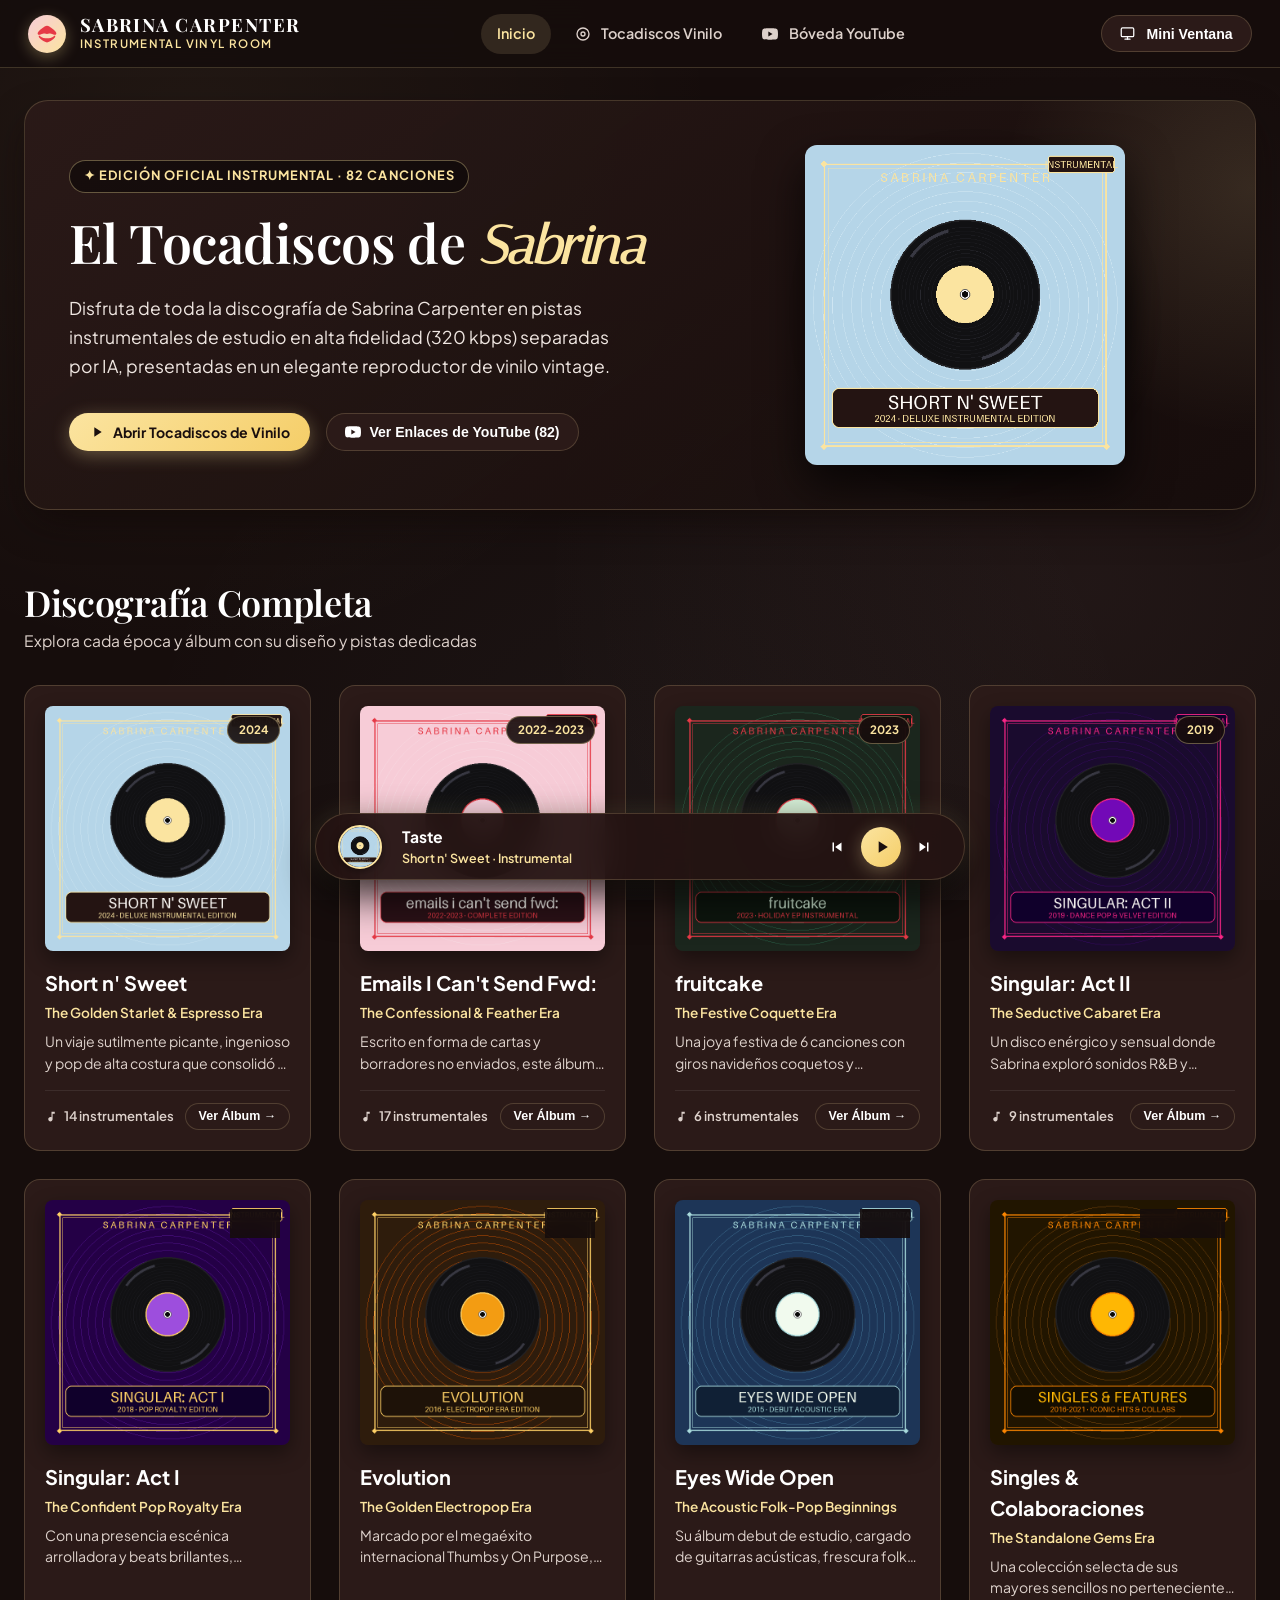
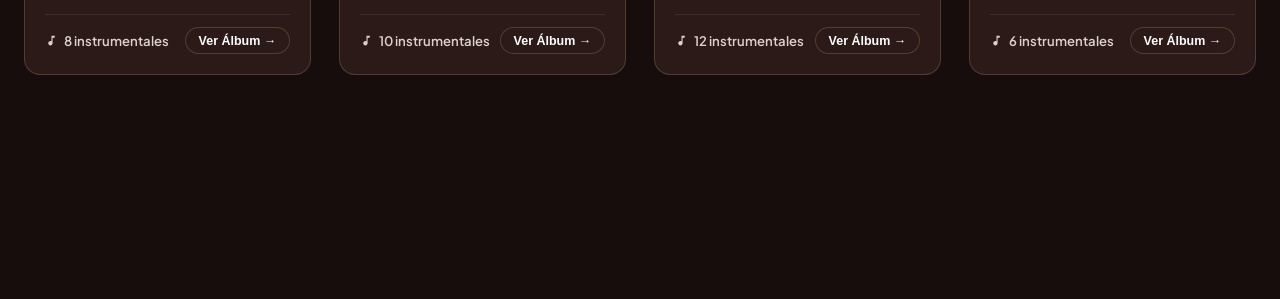
==== commit 786c1ac3: "feat: replace all emojis with custom SVG icons across player and UI" ====
--- a/index.html
+++ b/index.html
@@ -30,7 +30,9 @@
   <!-- Top Navigation -->
   <nav class="top-nav">
     <a class="brand-container" data-route="home">
-      <div class="brand-logo-icon">💋</div>
+      <div class="brand-logo-icon">
+        <svg viewBox="0 0 24 24" width="22" height="22" fill="#E63946"><path d="M12 3c-1.8 0-3.5 1.3-4.5 2.3C6.3 6.4 4.3 7.6 3 9c-1.2 1.3-1.6 2.7-.8 3.5.8.8 3.2-.3 5.3-.8 2-.5 3.5-.2 4.5.4 1-.6 2.5-.9 4.5-.4 2.1.5 4.5 1.6 5.3.8.8-.8.4-2.2-.8-3.5-1.3-1.4-3.3-2.6-4.5-3.7C15.5 4.3 13.8 3 12 3zm-8.6 10.6c-.8.6-.4 1.9.8 3.1 1.2 1.2 3.6 3.2 6.3 4.1 1.2.5 1.8.5 3 0 2.7-.9 5.1-2.9 6.3-4.1 1.2-1.2 1.6-2.5.8-3.1-1.2 1.2-4 2.8-6.8 3-1 .1-2.6.1-3.6 0-2.8-.2-5.6-1.8-6.8-3z"/></svg>
+      </div>
       <div class="brand-text-wrap">
         <span class="brand-title">SABRINA CARPENTER</span>
         <span class="brand-subtitle">Instrumental Vinyl Room</span>
@@ -39,16 +41,16 @@
 
     <ul class="nav-links">
       <li><a class="nav-link active" data-route="home">Inicio</a></li>
-      <li><a class="nav-link" data-route="player">Tocadiscos Vinilo 💿</a></li>
-      <li><a class="nav-link" data-route="youtube">Bóveda YouTube 📺</a></li>
+      <li><a class="nav-link" data-route="player"><svg viewBox="0 0 24 24" width="16" height="16" fill="none" stroke="currentColor" stroke-width="2" style="display:inline-block; vertical-align:middle; margin-right:4px;"><circle cx="12" cy="12" r="9"/><circle cx="12" cy="12" r="3"/></svg>Tocadiscos Vinilo</a></li>
+      <li><a class="nav-link" data-route="youtube"><svg viewBox="0 0 24 24" width="16" height="16" fill="currentColor" style="display:inline-block; vertical-align:middle; margin-right:4px;"><path d="M23.5 6.2a3 3 0 0 0-2.1-2.1C19.5 3.5 12 3.5 12 3.5s-7.5 0-9.4.6A3 3 0 0 0 .5 6.2 31.8 31.8 0 0 0 0 12a31.8 31.8 0 0 0 .5 5.8 3 3 0 0 0 2.1 2.1c1.9.6 9.4.6 9.4.6s7.5 0 9.4-.6a3 3 0 0 0 2.1-2.1c.5-1.9.5-5.8.5-5.8s0-3.9-.5-5.8zM9.5 15.6V8.4l6.3 3.6-6.3 3.6z"/></svg>Bóveda YouTube</a></li>
     </ul>
 
     <div class="nav-actions">
       <button class="btn-secondary" id="btn-popout-window" title="Abrir reproductor como ventana flotante">
-        🪟 Mini Ventana
+        <svg viewBox="0 0 24 24" width="15" height="15" fill="none" stroke="currentColor" stroke-width="2" stroke-linecap="round" stroke-linejoin="round" style="display:inline-block; vertical-align:middle; margin-right:4px;"><rect x="2" y="3" width="20" height="14" rx="2" ry="2"/><line x1="8" y1="21" x2="16" y2="21"/><line x1="12" y1="17" x2="12" y2="21"/></svg>Mini Ventana
       </button>
       <button class="btn-primary" id="btn-install-app" style="display: none;">
-        ✨ Instalar App
+        <svg viewBox="0 0 24 24" width="15" height="15" fill="none" stroke="currentColor" stroke-width="2" stroke-linecap="round" stroke-linejoin="round" style="display:inline-block; vertical-align:middle; margin-right:4px;"><path d="M21 15v4a2 2 0 0 1-2 2H5a2 2 0 0 1-2-2v-4"/><polyline points="7 10 12 15 17 10"/><line x1="12" y1="15" x2="12" y2="3"/></svg>Instalar App
       </button>
     </div>
   </nav>
@@ -69,11 +71,11 @@
             (320 kbps) separadas por IA, presentadas en un elegante reproductor de vinilo vintage.
           </p>
           <div class="hero-buttons">
-            <button class="btn-primary" data-route="player">
-              ▶ Abrir Tocadiscos de Vinilo
-            </button>
-            <button class="btn-secondary" data-route="youtube">
-              📺 Ver Enlaces de YouTube (82)
+            <button class="btn-primary" data-route="player" style="display:inline-flex; align-items:center; gap:0.5rem;">
+              <svg viewBox="0 0 24 24" width="16" height="16" fill="currentColor"><path d="M8 5v14l11-7z"/></svg>Abrir Tocadiscos de Vinilo
+            </button>
+            <button class="btn-secondary" data-route="youtube" style="display:inline-flex; align-items:center; gap:0.5rem;">
+              <svg viewBox="0 0 24 24" width="16" height="16" fill="currentColor"><path d="M23.5 6.2a3 3 0 0 0-2.1-2.1C19.5 3.5 12 3.5 12 3.5s-7.5 0-9.4.6A3 3 0 0 0 .5 6.2 31.8 31.8 0 0 0 0 12a31.8 31.8 0 0 0 .5 5.8 3 3 0 0 0 2.1 2.1c1.9.6 9.4.6 9.4.6s7.5 0 9.4-.6a3 3 0 0 0 2.1-2.1c.5-1.9.5-5.8.5-5.8s0-3.9-.5-5.8zM9.5 15.6V8.4l6.3 3.6-6.3 3.6z"/></svg>Ver Enlaces de YouTube (82)
             </button>
           </div>
         </div>
@@ -115,8 +117,8 @@
           <p class="section-subtitle">El vinilo de Sabrina en tu escritorio · Audio Instrumental 320 kbps</p>
         </div>
         <div>
-          <button class="btn-secondary" id="btn-popout-window-player">
-            🪟 Desacoplar en Ventana Mini
+          <button class="btn-secondary" id="btn-popout-window-player" style="display:inline-flex; align-items:center; gap:0.45rem;">
+            <svg viewBox="0 0 24 24" width="16" height="16" fill="none" stroke="currentColor" stroke-width="2" stroke-linecap="round" stroke-linejoin="round"><path d="M18 13v6a2 2 0 0 1-2 2H5a2 2 0 0 1-2-2V8a2 2 0 0 1 2-2h6"/><polyline points="15 3 21 3 21 9"/><line x1="10" y1="14" x2="21" y2="3"/></svg>Desacoplar en Ventana Mini
           </button>
         </div>
       </div>
@@ -159,7 +161,7 @@
         <!-- Player Details & Controls (Right) -->
         <div class="player-details-panel">
           <div class="now-playing-tag">
-            <span>💋</span> Sonando Ahora en Vinilo
+            <svg viewBox="0 0 24 24" width="18" height="18" fill="var(--lipstick-red)" style="display:inline-block; vertical-align:middle; margin-right:4px;"><path d="M12 3c-1.8 0-3.5 1.3-4.5 2.3C6.3 6.4 4.3 7.6 3 9c-1.2 1.3-1.6 2.7-.8 3.5.8.8 3.2-.3 5.3-.8 2-.5 3.5-.2 4.5.4 1-.6 2.5-.9 4.5-.4 2.1.5 4.5 1.6 5.3.8.8-.8.4-2.2-.8-3.5-1.3-1.4-3.3-2.6-4.5-3.7C15.5 4.3 13.8 3 12 3zm-8.6 10.6c-.8.6-.4 1.9.8 3.1 1.2 1.2 3.6 3.2 6.3 4.1 1.2.5 1.8.5 3 0 2.7-.9 5.1-2.9 6.3-4.1 1.2-1.2 1.6-2.5.8-3.1-1.2 1.2-4 2.8-6.8 3-1 .1-2.6.1-3.6 0-2.8-.2-5.6-1.8-6.8-3z"/></svg>Sonando Ahora en Vinilo
           </div>
 
           <h2 class="player-song-title" id="player-song-title">Taste</h2>
@@ -198,17 +200,44 @@
 
           <!-- Main Transport Controls -->
           <div class="player-controls-row">
-            <button class="ctrl-btn" id="btn-shuffle" title="Modo aleatorio">🔀</button>
-            <button class="ctrl-btn" id="btn-prev" title="Canción anterior">⏮</button>
-            <button class="play-main-btn" id="btn-play-main" title="Reproducir / Pausar">▶</button>
-            <button class="ctrl-btn" id="btn-next" title="Siguiente canción">⏭</button>
-            <button class="ctrl-btn" id="btn-repeat" title="Repetir canción">🔁</button>
+            <button class="ctrl-btn" id="btn-shuffle" title="Modo aleatorio">
+              <svg viewBox="0 0 24 24" width="20" height="20" fill="none" stroke="currentColor" stroke-width="2.2" stroke-linecap="round" stroke-linejoin="round">
+                <path d="M16 3h5v5M4 20l5.5-5.5M21 3l-7 7M4 4l17 17M16 21h5v-5"/>
+              </svg>
+            </button>
+            <button class="ctrl-btn" id="btn-prev" title="Canción anterior">
+              <svg viewBox="0 0 24 24" width="22" height="22" fill="currentColor">
+                <path d="M6 6h2v12H6zm3.5 6l8.5 6V6z"/>
+              </svg>
+            </button>
+            <button class="play-main-btn" id="btn-play-main" title="Reproducir / Pausar">
+              <svg viewBox="0 0 24 24" width="26" height="26" fill="currentColor" class="icon-play">
+                <path d="M8 5v14l11-7z"/>
+              </svg>
+            </button>
+            <button class="ctrl-btn" id="btn-next" title="Siguiente canción">
+              <svg viewBox="0 0 24 24" width="22" height="22" fill="currentColor">
+                <path d="M6 6l8.5 6-8.5 6zM16 6h2v12h-2z"/>
+              </svg>
+            </button>
+            <button class="ctrl-btn" id="btn-repeat" title="Repetir canción">
+              <svg viewBox="0 0 24 24" width="20" height="20" fill="none" stroke="currentColor" stroke-width="2.2" stroke-linecap="round" stroke-linejoin="round">
+                <polyline points="17 1 21 5 17 9"/>
+                <path d="M3 11V9a4 4 0 0 1 4-4h14"/>
+                <polyline points="7 23 3 19 7 15"/>
+                <path d="M21 13v2a4 4 0 0 1-4 4H3"/>
+              </svg>
+            </button>
           </div>
 
           <!-- Sub-actions: Volume & Album selector -->
           <div class="player-subactions-row">
             <div class="volume-wrapper">
-              <span>🔊</span>
+              <svg viewBox="0 0 24 24" width="18" height="18" fill="none" stroke="currentColor" stroke-width="2" stroke-linecap="round" stroke-linejoin="round">
+                <polygon points="11 5 6 9 2 9 2 15 6 15 11 19 11 5" fill="currentColor" stroke="none"/>
+                <path d="M15.54 8.46a5 5 0 0 1 0 7.07"/>
+                <path d="M19.07 4.93a10 10 0 0 1 0 14.14"/>
+              </svg>
               <input type="range" class="volume-slider" id="volume-slider" min="0" max="100" value="85">
             </div>
 
@@ -238,7 +267,7 @@
       </div>
 
       <!-- Search Input -->
-      <input type="text" class="yt-search-input" id="yt-search-input" placeholder="🔍 Buscar canción por nombre...">
+      <input type="text" class="yt-search-input" id="yt-search-input" placeholder="Buscar canción por título o álbum...">
 
       <!-- Filter tabs -->
       <div class="yt-filter-bar" id="yt-filter-bar">
@@ -263,10 +292,16 @@
       <div class="floating-mini-sub" id="floating-mini-sub">Short n' Sweet · Instrumental</div>
     </div>
     <div class="floating-mini-ctrls">
-      <button class="ctrl-btn" id="floating-prev-btn" style="width: 36px; height: 36px; font-size: 1.1rem;">⏮</button>
+      <button class="ctrl-btn" id="floating-prev-btn" style="width: 36px; height: 36px;" title="Canción anterior">
+        <svg viewBox="0 0 24 24" width="18" height="18" fill="currentColor"><path d="M6 6h2v12H6zm3.5 6l8.5 6V6z"/></svg>
+      </button>
       <button class="btn-primary" id="floating-play-btn"
-        style="padding: 0.45rem 0.85rem; font-size: 1rem; border-radius: 50%; width: 40px; height: 40px; justify-content: center;">▶</button>
-      <button class="ctrl-btn" id="floating-next-btn" style="width: 36px; height: 36px; font-size: 1.1rem;">⏭</button>
+        style="padding: 0; width: 40px; height: 40px; border-radius: 50%; display: flex; align-items: center; justify-content: center;" title="Reproducir / Pausar">
+        <svg viewBox="0 0 24 24" width="20" height="20" fill="currentColor" class="icon-play" style="margin-left: 2px;"><path d="M8 5v14l11-7z"/></svg>
+      </button>
+      <button class="ctrl-btn" id="floating-next-btn" style="width: 36px; height: 36px;" title="Siguiente canción">
+        <svg viewBox="0 0 24 24" width="18" height="18" fill="currentColor"><path d="M6 6l8.5 6-8.5 6zM16 6h2v12h-2z"/></svg>
+      </button>
     </div>
   </div>
 
--- a/style.css
+++ b/style.css
@@ -895,7 +895,6 @@
   background: none;
   border: none;
   color: #FFFFFF;
-  font-size: 1.35rem;
   cursor: pointer;
   display: flex;
   align-items: center;
@@ -904,6 +903,12 @@
   height: 44px;
   border-radius: 50%;
   transition: var(--transition-bounce);
+}
+
+.ctrl-btn svg {
+  display: block;
+  pointer-events: none;
+  transition: transform 0.2s ease;
 }
 
 .ctrl-btn:hover {
@@ -914,6 +919,8 @@
 
 .ctrl-btn.active {
   color: var(--butter-yellow);
+  background: rgba(251, 228, 160, 0.18);
+  box-shadow: 0 0 14px var(--butter-glow);
 }
 
 .play-main-btn {
@@ -923,13 +930,22 @@
   background: linear-gradient(135deg, var(--butter-yellow) 0%, #E8B946 100%);
   color: #1A0F0E;
   border: none;
-  font-size: 1.75rem;
   cursor: pointer;
   box-shadow: 0 10px 25px rgba(251, 228, 160, 0.35);
   display: flex;
   align-items: center;
   justify-content: center;
   transition: var(--transition-bounce);
+}
+
+.play-main-btn svg {
+  display: block;
+  fill: #1A0F0E;
+  pointer-events: none;
+}
+
+.play-main-btn .icon-play {
+  margin-left: 3px;
 }
 
 .play-main-btn:hover {
